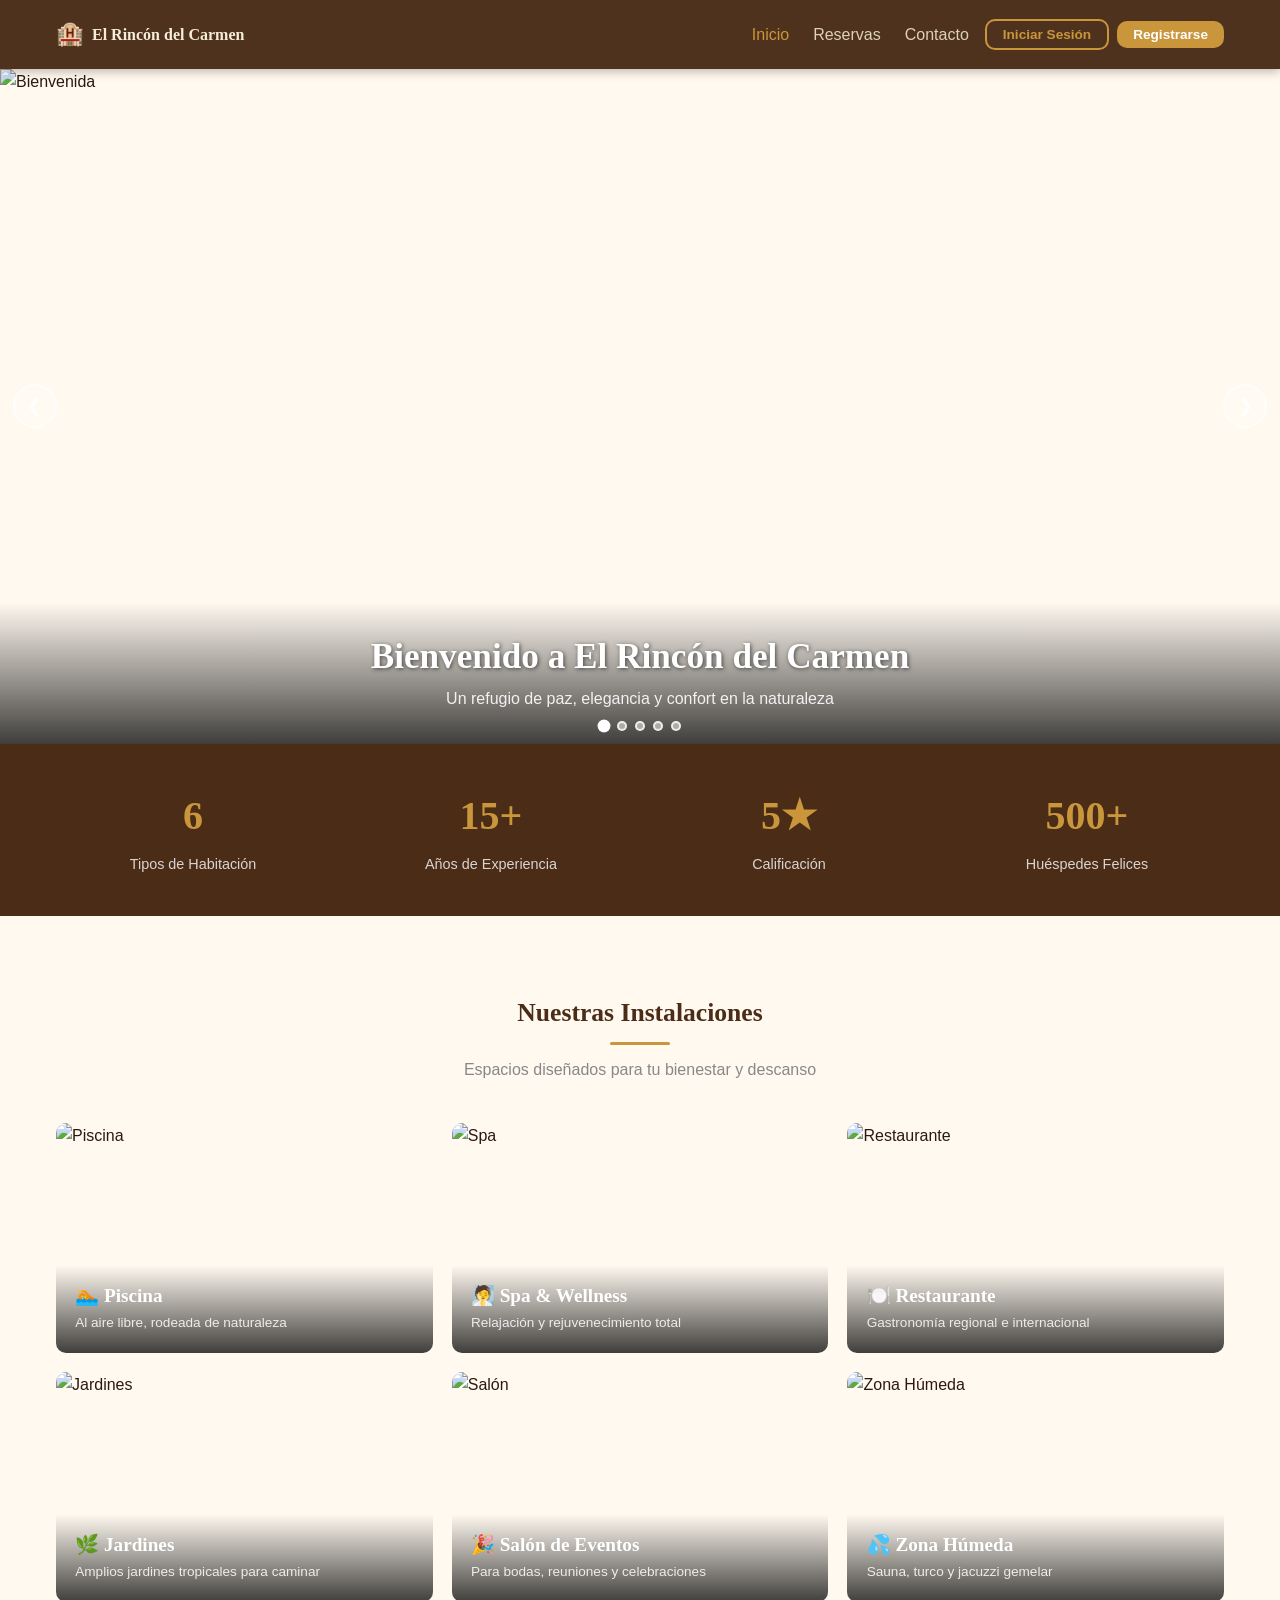
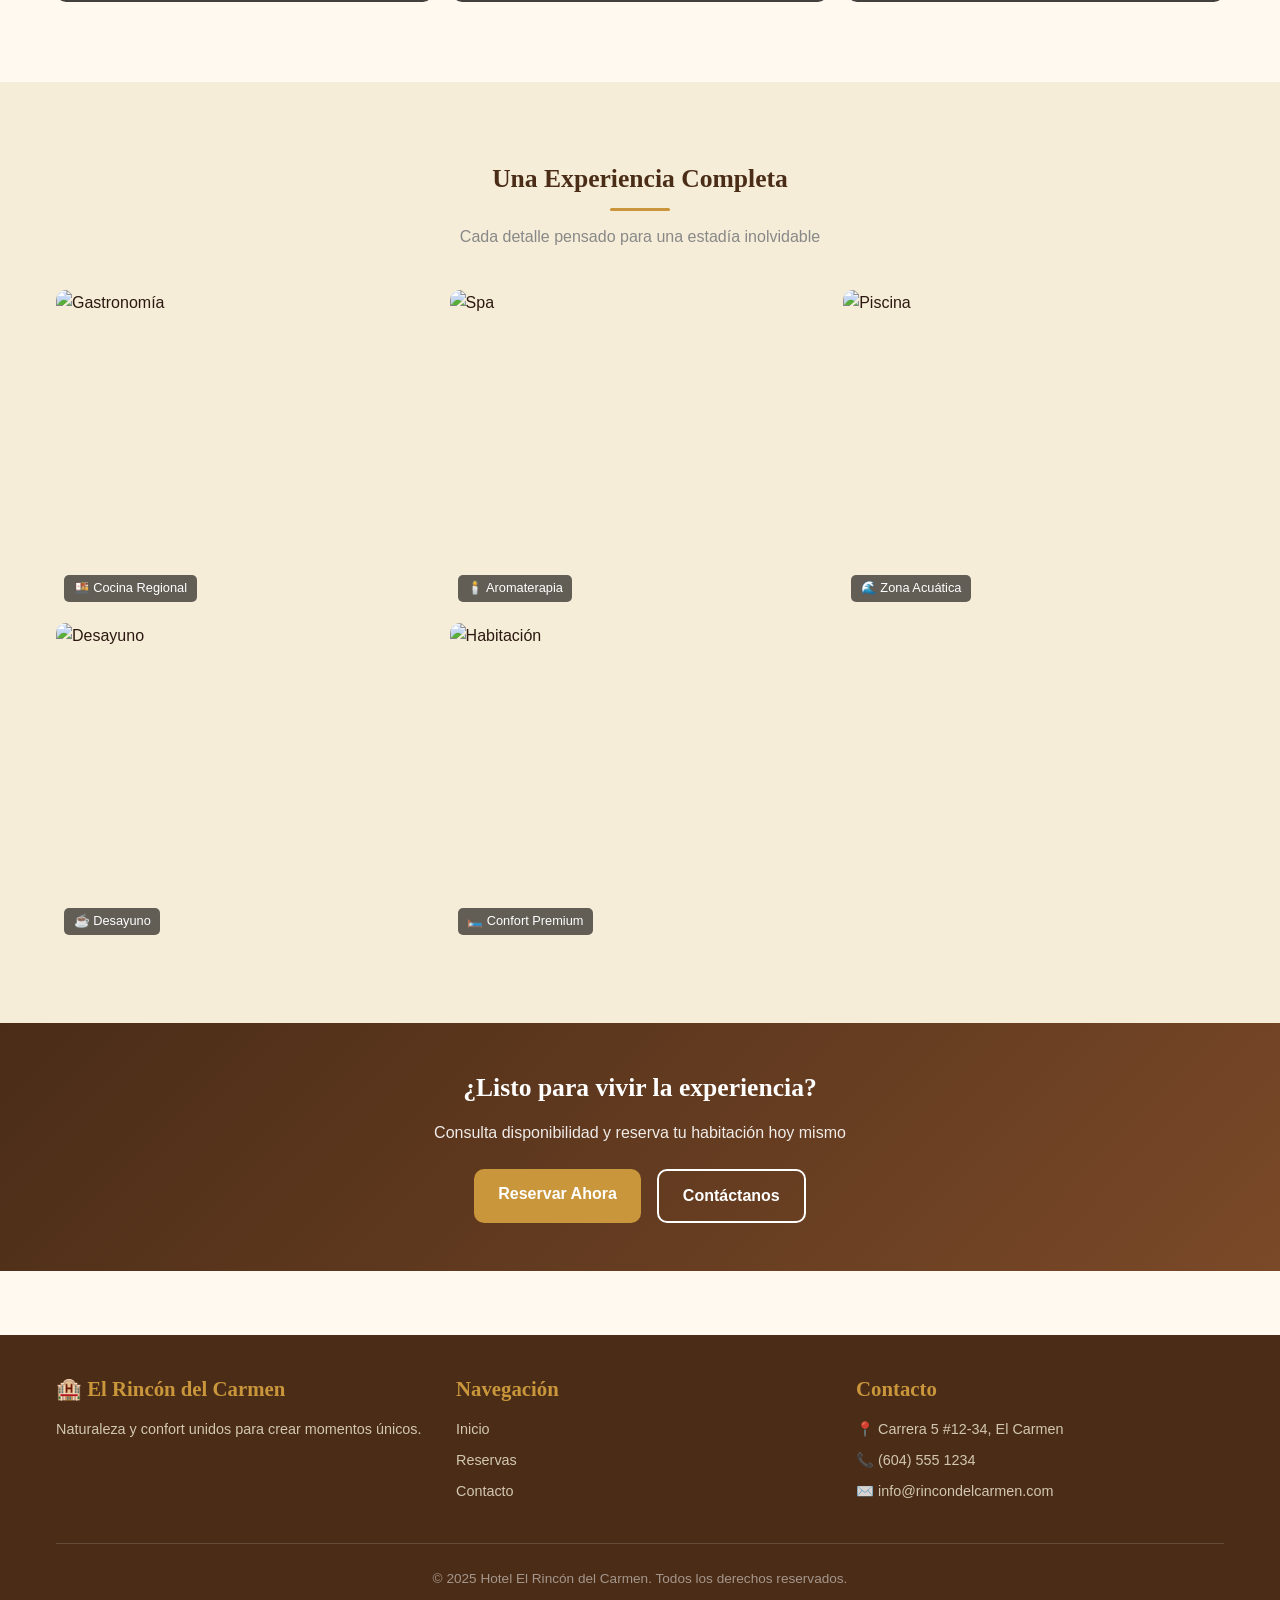
==== index.html @ afcb3c7d "feat: :art: proyecto hotel" ====
<!DOCTYPE html>
<html lang="es">
<head>
  <meta charset="UTF-8">
  <!-- Esta meta hace que el sitio se vea bien en móviles -->
  <meta name="viewport" content="width=device-width, initial-scale=1.0">
  <title>Hotel El Rincón del Carmen</title>
  <link rel="stylesheet" href="css/estilos.css">
</head>
<body>

  <!-- ===================================================
       BARRA DE NAVEGACIÓN
       Se repite en cada página del sitio.
       La zona-auth se llena con JavaScript según si hay sesión.
       =================================================== -->
  <nav class="navbar">
    <div class="contenedor navbar-interior">

      <a href="index.html" class="navbar-logo">
        <span>🏨</span>
        <span>El Rincón del Carmen</span>
      </a>

      <!-- Botón de tres líneas para móvil -->
      <button class="hamburguesa" id="hamburguesa" onclick="toggleMenu()">
        <span></span>
        <span></span>
        <span></span>
      </button>

      <div class="navbar-menu" id="navbar-menu">
        <a href="index.html"    class="navbar-link activo">Inicio</a>
        <a href="reservas.html" class="navbar-link">Reservas</a>
        <a href="contacto.html" class="navbar-link">Contacto</a>
        <!-- Esta zona se llena con JS: muestra login/registro o nombre del usuario -->
        <div class="zona-auth" id="zona-auth"></div>
      </div>

    </div>
  </nav>

  <!-- ===================================================
       CARRUSEL DE IMÁGENES
       Los slides están escritos directamente en el HTML.
       JavaScript solo controla cuál se muestra.
       =================================================== -->
  <section class="carrusel">

    <div class="slide activo">
      <img src="https://picsum.photos/seed/hotel-c1-rc/1400/700" alt="Bienvenida">
      <div class="slide-caption">
        <h2>Bienvenido a El Rincón del Carmen</h2>
        <p>Un refugio de paz, elegancia y confort en la naturaleza</p>
      </div>
    </div>

    <div class="slide">
      <img src="https://picsum.photos/seed/hotel-c2-rc/1400/700" alt="Piscina" loading="lazy">
      <div class="slide-caption">
        <h2>Piscina y Zona Húmeda</h2>
        <p>Disfruta de nuestras instalaciones acuáticas en un ambiente único</p>
      </div>
    </div>

    <div class="slide">
      <img src="https://picsum.photos/seed/hotel-c3-rc/1400/700" alt="Habitaciones" loading="lazy">
      <div class="slide-caption">
        <h2>Habitaciones de Lujo</h2>
        <p>Cada habitación pensada para tu máximo confort</p>
      </div>
    </div>

    <div class="slide">
      <img src="https://picsum.photos/seed/hotel-c4-rc/1400/700" alt="Spa" loading="lazy">
      <div class="slide-caption">
        <h2>Spa y Bienestar</h2>
        <p>Renueva cuerpo y mente con nuestros tratamientos exclusivos</p>
      </div>
    </div>

    <div class="slide">
      <img src="https://picsum.photos/seed/hotel-c5-rc/1400/700" alt="Restaurante" loading="lazy">
      <div class="slide-caption">
        <h2>Gastronomía Exquisita</h2>
        <p>Los mejores sabores de la cocina regional e internacional</p>
      </div>
    </div>

    <!-- Botones de navegación del carrusel -->
    <button class="carrusel-btn carrusel-anterior" onclick="anteriorSlide()">&#10094;</button>
    <button class="carrusel-btn carrusel-siguiente" onclick="siguienteSlide()">&#10095;</button>

    <!-- Puntos indicadores -->
    <div class="carrusel-puntos">
      <span class="punto-slide activo" onclick="irASlide(0)"></span>
      <span class="punto-slide"       onclick="irASlide(1)"></span>
      <span class="punto-slide"       onclick="irASlide(2)"></span>
      <span class="punto-slide"       onclick="irASlide(3)"></span>
      <span class="punto-slide"       onclick="irASlide(4)"></span>
    </div>

  </section>

  <!-- ===================================================
       ESTADÍSTICAS DEL HOTEL
       =================================================== -->
  <section class="estadisticas">
    <div class="contenedor">
      <div class="estadisticas-grid">
        <div>
          <div class="estadistica-numero">6</div>
          <div class="estadistica-label">Tipos de Habitación</div>
        </div>
        <div>
          <div class="estadistica-numero">15+</div>
          <div class="estadistica-label">Años de Experiencia</div>
        </div>
        <div>
          <div class="estadistica-numero">5★</div>
          <div class="estadistica-label">Calificación</div>
        </div>
        <div>
          <div class="estadistica-numero">500+</div>
          <div class="estadistica-label">Huéspedes Felices</div>
        </div>
      </div>
    </div>
  </section>

  <!-- ===================================================
       ÁREAS DEL HOTEL
       =================================================== -->
  <section class="seccion">
    <div class="contenedor">
      <div class="seccion-titulo">
        <h2>Nuestras Instalaciones</h2>
        <div class="divider"></div>
        <p>Espacios diseñados para tu bienestar y descanso</p>
      </div>

      <div class="areas-grid">

        <div class="area-card">
          <img src="https://picsum.photos/seed/area-piscina-rc/600/400" alt="Piscina" loading="lazy">
          <div class="area-card-info">
            <h3>🏊 Piscina</h3>
            <p>Al aire libre, rodeada de naturaleza</p>
          </div>
        </div>

        <div class="area-card">
          <img src="https://picsum.photos/seed/area-spa-rc/600/400" alt="Spa" loading="lazy">
          <div class="area-card-info">
            <h3>🧖 Spa & Wellness</h3>
            <p>Relajación y rejuvenecimiento total</p>
          </div>
        </div>

        <div class="area-card">
          <img src="https://picsum.photos/seed/area-rest-rc/600/400" alt="Restaurante" loading="lazy">
          <div class="area-card-info">
            <h3>🍽️ Restaurante</h3>
            <p>Gastronomía regional e internacional</p>
          </div>
        </div>

        <div class="area-card">
          <img src="https://picsum.photos/seed/area-jard-rc/600/400" alt="Jardines" loading="lazy">
          <div class="area-card-info">
            <h3>🌿 Jardines</h3>
            <p>Amplios jardines tropicales para caminar</p>
          </div>
        </div>

        <div class="area-card">
          <img src="https://picsum.photos/seed/area-even-rc/600/400" alt="Salón" loading="lazy">
          <div class="area-card-info">
            <h3>🎉 Salón de Eventos</h3>
            <p>Para bodas, reuniones y celebraciones</p>
          </div>
        </div>

        <div class="area-card">
          <img src="https://picsum.photos/seed/area-hume-rc/600/400" alt="Zona Húmeda" loading="lazy">
          <div class="area-card-info">
            <h3>💦 Zona Húmeda</h3>
            <p>Sauna, turco y jacuzzi gemelar</p>
          </div>
        </div>

      </div>
    </div>
  </section>

  <!-- ===================================================
       GALERÍA DE SERVICIOS
       =================================================== -->
  <section class="seccion" style="background-color: var(--crema)">
    <div class="contenedor">
      <div class="seccion-titulo">
        <h2>Una Experiencia Completa</h2>
        <div class="divider"></div>
        <p>Cada detalle pensado para una estadía inolvidable</p>
      </div>

      <div class="galeria-grid">
        <div class="galeria-item grande">
          <img src="https://picsum.photos/seed/gal-comida-rc/800/600" alt="Gastronomía" loading="lazy">
          <span class="galeria-label">🍱 Cocina Regional</span>
        </div>
        <div class="galeria-item">
          <img src="https://picsum.photos/seed/gal-spa-rc/600/400" alt="Spa" loading="lazy">
          <span class="galeria-label">🕯️ Aromaterapia</span>
        </div>
        <div class="galeria-item">
          <img src="https://picsum.photos/seed/gal-pool-rc/600/400" alt="Piscina" loading="lazy">
          <span class="galeria-label">🌊 Zona Acuática</span>
        </div>
        <div class="galeria-item">
          <img src="https://picsum.photos/seed/gal-desay-rc/600/400" alt="Desayuno" loading="lazy">
          <span class="galeria-label">☕ Desayuno</span>
        </div>
        <div class="galeria-item">
          <img src="https://picsum.photos/seed/gal-room-rc/600/400" alt="Habitación" loading="lazy">
          <span class="galeria-label">🛏️ Confort Premium</span>
        </div>
      </div>
    </div>
  </section>

  <!-- ===================================================
       LLAMADO A LA ACCIÓN (CTA)
       =================================================== -->
  <section class="cta">
    <div class="contenedor">
      <h2>¿Listo para vivir la experiencia?</h2>
      <p>Consulta disponibilidad y reserva tu habitación hoy mismo</p>
      <div class="hero-botones">
        <a href="reservas.html" class="btn btn-primario">Reservar Ahora</a>
        <a href="contacto.html" class="btn btn-secundario"
           style="border-color:white; color:white">Contáctanos</a>
      </div>
    </div>
  </section>

  <!-- ===================================================
       FOOTER
       =================================================== -->
  <footer class="footer">
    <div class="contenedor">
      <div class="footer-grid">
        <div class="footer-columna">
          <h3>🏨 El Rincón del Carmen</h3>
          <p>Naturaleza y confort unidos para crear momentos únicos.</p>
        </div>
        <div class="footer-columna">
          <h3>Navegación</h3>
          <a href="index.html">Inicio</a>
          <a href="reservas.html">Reservas</a>
          <a href="contacto.html">Contacto</a>
        </div>
        <div class="footer-columna">
          <h3>Contacto</h3>
          <p>📍 Carrera 5 #12-34, El Carmen</p>
          <p>📞 (604) 555 1234</p>
          <p>✉️ info@rincondelcarmen.com</p>
        </div>
      </div>
      <p class="footer-copy">© 2025 Hotel El Rincón del Carmen. Todos los derechos reservados.</p>
    </div>
  </footer>


  <!-- ===================================================
       MODAL: INICIAR SESIÓN
       Las ventanas emergentes están ocultas por defecto
       (display:none). JavaScript las muestra cuando el
       usuario hace clic en los botones del navbar.
       =================================================== -->
  <div class="modal-fondo" id="modal-login" style="display:none">
    <div class="modal">

      <div class="modal-cabecera">
        <h3>🔐 Iniciar Sesión</h3>
        <button class="btn-cerrar" onclick="cerrarLogin()">&times;</button>
      </div>

      <div class="modal-cuerpo">
        <!-- Aquí aparecen los mensajes de error o éxito -->
        <div id="msg-login"></div>

        <form id="form-login">
          <div class="form-grupo">
            <label for="login-email">Email</label>
            <input type="email" id="login-email" required placeholder="correo@ejemplo.com">
          </div>
          <div class="form-grupo">
            <label for="login-contrasena">Contraseña</label>
            <input type="password" id="login-contrasena" required placeholder="Tu contraseña">
          </div>
          <button type="submit" class="btn btn-primario" style="width:100%">Iniciar Sesión</button>
        </form>

        <p style="text-align:center; margin-top:1rem; color:var(--gris)">
          ¿No tienes cuenta?
          <a href="#" onclick="abrirRegistro()">Regístrate aquí</a>
        </p>

        <!-- Datos de prueba para que el profesor o evaluador pueda entrar fácilmente -->
        <div style="margin-top:1rem; padding:0.8rem; background:var(--crema);
                    border-radius:8px; font-size:0.85rem; color:var(--gris)">
          <strong>Cuentas de prueba:</strong><br>
          Admin: admin@hotel.com / admin123<br>
          Cliente: juan@test.com / test123
        </div>
      </div>

    </div>
  </div>


  <!-- ===================================================
       MODAL: REGISTRO DE NUEVO USUARIO
       =================================================== -->
  <div class="modal-fondo" id="modal-registro" style="display:none">
    <div class="modal">

      <div class="modal-cabecera">
        <h3>📝 Crear Cuenta</h3>
        <button class="btn-cerrar" onclick="cerrarRegistro()">&times;</button>
      </div>

      <div class="modal-cuerpo">
        <div id="msg-registro"></div>

        <form id="form-registro">
          <div class="form-grupo">
            <label for="reg-id">Número de Identificación</label>
            <input type="text" id="reg-id" required placeholder="CC, CE, Pasaporte...">
          </div>
          <div class="form-grupo">
            <label for="reg-nombre">Nombre Completo</label>
            <input type="text" id="reg-nombre" required placeholder="Tu nombre completo">
          </div>
          <div class="form-grupo">
            <label for="reg-nacionalidad">Nacionalidad</label>
            <input type="text" id="reg-nacionalidad" required placeholder="Ej: Colombiana">
          </div>
          <div class="form-grupo">
            <label for="reg-email">Email</label>
            <input type="email" id="reg-email" required placeholder="correo@ejemplo.com">
          </div>
          <div class="form-grupo">
            <label for="reg-telefono">Teléfono</label>
            <input type="tel" id="reg-telefono" required placeholder="Ej: 3001234567">
          </div>
          <div class="form-grupo">
            <label for="reg-contrasena">Contraseña (mínimo 6 caracteres)</label>
            <input type="password" id="reg-contrasena" required minlength="6" placeholder="Tu contraseña">
          </div>
          <button type="submit" class="btn btn-primario" style="width:100%">Crear Cuenta</button>
        </form>

        <p style="text-align:center; margin-top:1rem; color:var(--gris)">
          ¿Ya tienes cuenta?
          <a href="#" onclick="abrirLogin()">Inicia sesión aquí</a>
        </p>
      </div>

    </div>
  </div>


  <!-- ===================================================
       SCRIPTS
       El orden importa: primero los datos, luego la auth,
       luego la lógica de la página.
       =================================================== -->
  <script src="js/datos.js"></script>
  <script src="js/auth.js"></script>
  <script src="js/inicio.js"></script>

  <script>
    // Función para abrir/cerrar el menú en móvil
    function toggleMenu() {
      var hamburguesa = document.getElementById('hamburguesa');
      var menu        = document.getElementById('navbar-menu');
      hamburguesa.classList.toggle('activo');
      menu.classList.toggle('activo');
    }

    // Al cargar la página: inicializar datos y actualizar el navbar
    document.addEventListener('DOMContentLoaded', function() {
      inicializarAuth();
    });
  </script>

</body>
</html>
---- css/estilos.css ----
/* ================================================
   ESTILOS.CSS — Hotel El Rincón del Carmen
   Diseño Mobile First: primero se diseña para móvil,
   luego se agranda para pantallas más grandes con
   @media queries al final del archivo.
   ================================================ */


/* ===== VARIABLES DE COLOR =====
   Las variables CSS se declaran en :root y se pueden
   reusar en todo el archivo con var(--nombre) */
:root {
  --primario:       #4A2C17;   /* Café oscuro - color principal */
  --primario-claro: #7A4928;   /* Café medio */
  --dorado:         #C9963B;   /* Dorado - color de acento */
  --crema:          #F5EDD8;   /* Crema claro - fondos suaves */
  --fondo:          #FFF9F0;   /* Blanco cálido - fondo de la página */
  --texto:          #2C1810;   /* Color del texto principal */
  --gris:           #888888;   /* Texto secundario / subtítulos */
  --blanco:         #FFFFFF;
  --exito:          #27ae60;   /* Verde para mensajes de éxito */
  --peligro:        #e74c3c;   /* Rojo para cancelar / errores */
  --borde-radio:    10px;      /* Redondez de las esquinas */
  --sombra:         0 2px 15px rgba(0, 0, 0, 0.10); /* Sombra suave */
  --sombra-fuerte:  0 5px 25px rgba(0, 0, 0, 0.20); /* Sombra más marcada */
  --transicion:     all 0.3s ease; /* Velocidad de las animaciones */
}


/* ===== RESET BÁSICO =====
   Estos estilos eliminan los márgenes y paddings que los
   navegadores agregan por defecto a los elementos. */
* {
  margin: 0;
  padding: 0;
  box-sizing: border-box; /* El padding no agranda el elemento */
}

html {
  scroll-behavior: smooth; /* Desplazamiento suave al hacer clic en anclas */
}

body {
  font-family: 'Segoe UI', Tahoma, Geneva, Verdana, sans-serif;
  background-color: var(--fondo);
  color: var(--texto);
  line-height: 1.6; /* Espacio entre líneas de texto */
  font-size: 16px;
}

img {
  max-width: 100%; /* Las imágenes nunca se salen de su contenedor */
  display: block;
}


/* ===== TIPOGRAFÍA ===== */
h1, h2, h3, h4 {
  font-family: Georgia, 'Times New Roman', serif; /* Fuente más elegante */
  line-height: 1.3;
}

h1 { font-size: 2rem; }
h2 { font-size: 1.6rem; }
h3 { font-size: 1.3rem; }

a {
  color: var(--dorado);
  text-decoration: none;
  transition: var(--transicion);
}

a:hover { color: var(--primario); }


/* ===== CONTENEDOR CENTRADO =====
   Limita el ancho del contenido y lo centra. */
.contenedor {
  max-width: 1200px;
  margin: 0 auto;   /* auto en los lados centra el elemento */
  padding: 0 1rem;  /* Espacio a los lados para móvil */
}


/* ===== BOTONES ===== */
.btn {
  display: inline-block;
  padding: 0.75rem 1.5rem;
  border: none;
  border-radius: var(--borde-radio);
  cursor: pointer;       /* El cursor cambia a mano al pasar por encima */
  font-size: 1rem;
  font-weight: 600;
  transition: var(--transicion);
  text-align: center;
  text-decoration: none;
  font-family: inherit;  /* Heredar la fuente del body */
}

.btn-primario {
  background-color: var(--dorado);
  color: var(--blanco);
}

.btn-primario:hover {
  background-color: var(--primario);
  color: var(--blanco);
  transform: translateY(-2px); /* Sube un poco al pasar el mouse */
  box-shadow: var(--sombra-fuerte);
}

.btn-secundario {
  background-color: transparent;
  color: var(--dorado);
  border: 2px solid var(--dorado);
}

.btn-secundario:hover {
  background-color: var(--dorado);
  color: var(--blanco);
}

.btn-peligro {
  background-color: var(--peligro);
  color: var(--blanco);
}

.btn-peligro:hover {
  background-color: #c0392b;
  transform: translateY(-2px);
}

.btn-sm {
  padding: 0.4rem 1rem; /* Botón más pequeño */
  font-size: 0.85rem;
}

/* Botón desactivado: no se puede hacer clic */
.btn:disabled {
  opacity: 0.6;
  cursor: not-allowed;
  transform: none !important; /* !important evita que otras reglas lo cambien */
}


/* ===== SECCIONES ===== */
.seccion {
  padding: 3rem 0;
}

.seccion-titulo {
  text-align: center;
  margin-bottom: 2.5rem;
}

.seccion-titulo h2 { color: var(--primario); }
.seccion-titulo p  { color: var(--gris); }

/* Línea decorativa debajo del título */
.divider {
  width: 60px;
  height: 3px;
  background-color: var(--dorado);
  margin: 0.8rem auto;
  border-radius: 2px;
}


/* ===== FORMULARIOS ===== */
.form-grupo {
  margin-bottom: 1.2rem;
}

.form-grupo label {
  display: block;       /* El label ocupa toda la línea */
  margin-bottom: 0.4rem;
  font-weight: 600;
  color: var(--primario);
  font-size: 0.9rem;
}

/* Estilos para inputs, selects y textareas */
.form-grupo input,
.form-grupo select,
.form-grupo textarea {
  width: 100%;
  padding: 0.8rem 1rem;
  border: 1.5px solid #ddd;
  border-radius: var(--borde-radio);
  font-size: 1rem;
  background-color: var(--blanco);
  color: var(--texto);
  transition: var(--transicion);
  font-family: inherit;
}

/* Cuando el campo está seleccionado (focus) */
.form-grupo input:focus,
.form-grupo select:focus,
.form-grupo textarea:focus {
  outline: none; /* Quitar el borde azul del navegador */
  border-color: var(--dorado);
  box-shadow: 0 0 0 3px rgba(201, 150, 59, 0.2);
}

.form-grupo textarea {
  min-height: 110px;
  resize: vertical; /* Solo se puede redimensionar verticalmente */
}


/* ===== MENSAJES DE ALERTA ===== */
.alerta {
  padding: 0.9rem 1rem;
  border-radius: var(--borde-radio);
  margin-bottom: 1rem;
  font-weight: 500;
}

.alerta-exito {
  background-color: #d4edda;
  color: #155724;
  border: 1px solid #c3e6cb;
}

.alerta-error {
  background-color: #f8d7da;
  color: #721c24;
  border: 1px solid #f5c6cb;
}

.alerta-info {
  background-color: #d1ecf1;
  color: #0c5460;
  border: 1px solid #bee5eb;
}


/* ===== MODALES (ventanas emergentes) =====
   El fondo oscuro que cubre toda la pantalla. */
.modal-fondo {
  display: none;           /* Oculto por defecto */
  position: fixed;         /* fixed = siempre visible aunque hagas scroll */
  top: 0; left: 0;
  width: 100%; height: 100%;
  background-color: rgba(0, 0, 0, 0.65); /* Negro semitransparente */
  z-index: 1000;           /* Encima de todo lo demás */
  justify-content: center;
  align-items: flex-start;
  padding: 1rem;
  overflow-y: auto;        /* Scroll si el modal es muy largo */
}

/* Cuando el JS agrega display:flex para mostrar el modal */
.modal-fondo[style*="flex"] {
  display: flex !important;
}

/* La caja blanca del modal */
.modal {
  background-color: var(--blanco);
  border-radius: var(--borde-radio);
  max-width: 550px;
  width: 100%;
  margin: auto;            /* Centrar verticalmente */
  box-shadow: var(--sombra-fuerte);
  /* Animación de entrada */
  animation: aparecer 0.3s ease;
}

/* Animación: el modal aparece escalando desde más pequeño */
@keyframes aparecer {
  from { opacity: 0; transform: scale(0.9) translateY(-20px); }
  to   { opacity: 1; transform: scale(1)   translateY(0); }
}

.modal-cabecera {
  padding: 1.2rem 1.5rem;
  background-color: var(--primario);
  color: var(--blanco);
  border-radius: var(--borde-radio) var(--borde-radio) 0 0; /* Solo esquinas superiores */
  display: flex;
  justify-content: space-between;
  align-items: center;
}

.modal-cabecera h3 { color: var(--blanco); font-size: 1.1rem; }

.btn-cerrar {
  background: none;
  border: none;
  color: var(--blanco);
  font-size: 1.5rem;
  cursor: pointer;
  padding: 0 0.4rem;
  line-height: 1;
  border-radius: 4px;
  transition: var(--transicion);
}
.btn-cerrar:hover { background-color: rgba(255,255,255,0.2); }

.modal-cuerpo { padding: 1.5rem; }

.modal-pie {
  padding: 1rem 1.5rem;
  border-top: 1px solid #eee;
  display: flex;
  gap: 1rem;
  justify-content: flex-end;
  flex-wrap: wrap;
}


/* ===== CARDS (tarjetas) ===== */
.card {
  background-color: var(--blanco);
  border-radius: var(--borde-radio);
  box-shadow: var(--sombra);
  overflow: hidden;          /* El contenido no se sale de los bordes */
  transition: var(--transicion);
}

.card:hover {
  transform: translateY(-4px);
  box-shadow: var(--sombra-fuerte);
}


/* ===== ETIQUETAS DE SERVICIOS ===== */
.servicio-tag {
  display: inline-block;
  background-color: var(--crema);
  color: var(--primario);
  padding: 0.2rem 0.7rem;
  border-radius: 20px;       /* Muy redondeado = forma de pastilla */
  font-size: 0.8rem;
  margin: 0.2rem;
  border: 1px solid rgba(201, 150, 59, 0.4);
}


/* ===== BADGES (pequeñas etiquetas de estado) ===== */
.badge {
  display: inline-block;
  padding: 0.2rem 0.7rem;
  border-radius: 20px;
  font-size: 0.8rem;
  font-weight: 600;
}

.badge-activo    { background-color: #d4edda; color: #155724; }
.badge-cancelado { background-color: #f8d7da; color: #721c24; }


/* ===== GRIDS DE HABITACIONES ===== */
.grid-habitaciones {
  display: grid;
  /* En móvil: una columna */
  grid-template-columns: 1fr;
  gap: 1.5rem;
}


/* ===== MENSAJE CUANDO NO HAY RESULTADOS ===== */
.sin-resultados {
  text-align: center;
  padding: 3rem 1rem;
  color: var(--gris);
}

.sin-resultados .icono { font-size: 3rem; margin-bottom: 1rem; }


/* ===== BARRA DE NAVEGACIÓN ===== */
.navbar {
  background-color: rgba(74, 44, 23, 0.97);
  box-shadow: 0 2px 10px rgba(0, 0, 0, 0.3);
  position: sticky; /* Se queda fija arriba al hacer scroll */
  top: 0;
  z-index: 500;     /* Encima del contenido pero debajo de los modales */
}

.navbar-interior {
  display: flex;
  align-items: center;
  justify-content: space-between;
  padding: 0.85rem 1rem;
  flex-wrap: wrap;
  gap: 0.5rem;
}

.navbar-logo {
  display: flex;
  align-items: center;
  gap: 0.5rem;
  color: var(--crema);
  text-decoration: none;
  font-family: Georgia, serif;
  font-size: 1rem;
  font-weight: bold;
}

.navbar-logo:hover      { color: var(--dorado); }
.navbar-logo span:first-child { font-size: 1.4rem; }

/* Botón de menú para móvil (tres líneas horizontales) */
.hamburguesa {
  display: flex;
  flex-direction: column;
  gap: 5px;
  background: none;
  border: none;
  cursor: pointer;
  padding: 4px;
}

.hamburguesa span {
  display: block;
  width: 25px;
  height: 2px;
  background-color: var(--crema);
  border-radius: 2px;
  transition: var(--transicion);
}

/* Animación de X cuando el menú está abierto */
.hamburguesa.activo span:nth-child(1) { transform: rotate(45deg) translate(5px, 5px); }
.hamburguesa.activo span:nth-child(2) { opacity: 0; }
.hamburguesa.activo span:nth-child(3) { transform: rotate(-45deg) translate(5px, -5px); }

/* El menú se oculta en móvil por defecto */
.navbar-menu {
  display: none;
  flex-direction: column;
  width: 100%;
  padding: 0.5rem 0;
  gap: 0.3rem;
}

.navbar-menu.activo { display: flex; } /* Se muestra al hacer clic en hamburguesa */

.navbar-link {
  color: rgba(245, 237, 216, 0.85);
  text-decoration: none;
  padding: 0.5rem;
  border-radius: 6px;
  transition: var(--transicion);
}

.navbar-link:hover,
.navbar-link.activo {
  color: var(--dorado);
}

.zona-auth {
  display: flex;
  flex-wrap: wrap;
  gap: 0.5rem;
  align-items: center;
  padding-top: 0.5rem;
}

.navbar-saludo {
  color: var(--crema);
  font-size: 0.9rem;
}


/* ===== CARRUSEL ===== */
.carrusel {
  position: relative;   /* Para posicionar los botones dentro */
  width: 100%;
  overflow: hidden;     /* Ocultar lo que se salga */
}

/* Cada slide */
.slide {
  display: none;        /* Ocultos por defecto */
  position: relative;
  animation: aparecer 0.5s ease; /* Aparece con fade cuando se activa */
}

.slide.activo {
  display: block;       /* Solo el activo se ve */
}

.slide img {
  width: 100%;
  height: 65vh;         /* 65% de la altura de la pantalla */
  min-height: 300px;
  object-fit: cover;    /* La imagen llena el espacio sin distorsionarse */
}

/* Texto sobre el slide */
.slide-caption {
  position: absolute;
  bottom: 0; left: 0; right: 0;
  background: linear-gradient(to top, rgba(0,0,0,0.75), transparent);
  color: var(--blanco);
  padding: 2rem 1.5rem;
  text-align: center;
}

.slide-caption h2 {
  font-size: 1.5rem;
  color: var(--blanco);
  text-shadow: 1px 1px 4px rgba(0,0,0,0.6);
  margin-bottom: 0.4rem;
}

.slide-caption p {
  opacity: 0.9;
  font-size: 1rem;
}

/* Botones de anterior y siguiente */
.carrusel-btn {
  position: absolute;
  top: 50%;
  transform: translateY(-50%);
  background: rgba(255,255,255,0.15);
  border: 2px solid rgba(255,255,255,0.7);
  color: var(--blanco);
  width: 44px;
  height: 44px;
  border-radius: 50%;   /* Círculo */
  cursor: pointer;
  font-size: 1.1rem;
  z-index: 10;
  transition: var(--transicion);
}

.carrusel-btn:hover { background: rgba(255,255,255,0.35); }

.carrusel-anterior { left: 0.8rem; }
.carrusel-siguiente { right: 0.8rem; }

/* Puntos indicadores abajo del carrusel */
.carrusel-puntos {
  position: absolute;
  bottom: 0.8rem;
  left: 50%;
  transform: translateX(-50%); /* Centrar horizontalmente */
  display: flex;
  gap: 0.5rem;
  z-index: 10;
}

.punto-slide {
  width: 10px; height: 10px;
  border-radius: 50%;
  background: rgba(255,255,255,0.5);
  border: 2px solid rgba(255,255,255,0.8);
  cursor: pointer;
  transition: var(--transicion);
}

.punto-slide.activo {
  background: var(--blanco);
  transform: scale(1.3);
}


/* ===== TARJETAS DE HABITACIONES ===== */
.habitacion-card {
  display: flex;
  flex-direction: column; /* Imagen arriba, texto abajo */
}

.habitacion-imagen-contenedor {
  height: 220px;
  overflow: hidden;
}

.habitacion-imagen-contenedor img {
  width: 100%; height: 100%;
  object-fit: cover;
  transition: transform 0.4s ease;
}

/* La imagen se amplía levemente al pasar el mouse */
.habitacion-card:hover .habitacion-imagen-contenedor img {
  transform: scale(1.05);
}

.habitacion-info {
  padding: 1.2rem;
  display: flex;
  flex-direction: column;
  flex: 1; /* Ocupa el espacio restante de la tarjeta */
}

.habitacion-info h3    { color: var(--primario); margin-bottom: 0.5rem; }
.habitacion-descripcion { color: var(--gris); font-size: 0.9rem; margin-bottom: 0.8rem; flex: 1; }

.habitacion-detalles {
  display: flex;
  gap: 1rem;
  margin-bottom: 0.8rem;
  font-size: 0.9rem;
  color: var(--primario-claro);
  font-weight: 600;
}

.habitacion-servicios { margin-bottom: 1rem; }

.habitacion-precio {
  display: flex;
  align-items: baseline;
  gap: 0.3rem;
  margin-bottom: 0.5rem;
}

.precio-valor {
  font-size: 1.4rem;
  font-weight: bold;
  color: var(--dorado);
  font-family: Georgia, serif;
}

.precio-texto { font-size: 0.85rem; color: var(--gris); }


/* ===== ÁREAS DEL HOTEL ===== */
.areas-grid {
  display: grid;
  grid-template-columns: 1fr;
  gap: 1.2rem;
}

.area-card {
  position: relative;
  border-radius: var(--borde-radio);
  overflow: hidden;
  height: 230px;
}

.area-card img {
  width: 100%; height: 100%;
  object-fit: cover;
  transition: transform 0.5s ease;
}

.area-card:hover img { transform: scale(1.06); }

.area-card-info {
  position: absolute;
  bottom: 0; left: 0; width: 100%;
  padding: 1.2rem;
  /* Degradado de negro transparente a negro sólido, de arriba a abajo */
  background: linear-gradient(to top, rgba(0,0,0,0.75), transparent);
  color: var(--blanco);
}

.area-card-info h3 { font-size: 1.2rem; color: var(--blanco); margin-bottom: 0.2rem; }
.area-card-info p  { font-size: 0.85rem; opacity: 0.85; }


/* ===== GALERÍA DE SERVICIOS ===== */
.galeria-grid {
  display: grid;
  grid-template-columns: repeat(2, 1fr); /* 2 columnas */
  gap: 0.8rem;
}

.galeria-item {
  border-radius: var(--borde-radio);
  overflow: hidden;
  position: relative;
  height: 150px;
}

.galeria-item.grande {
  grid-column: span 2; /* Ocupa las 2 columnas */
  height: 220px;
}

.galeria-item img {
  width: 100%; height: 100%;
  object-fit: cover;
  transition: transform 0.4s ease;
}

.galeria-item:hover img { transform: scale(1.06); }

.galeria-label {
  position: absolute;
  bottom: 0.5rem; left: 0.5rem;
  background: rgba(0,0,0,0.6);
  color: var(--blanco);
  padding: 0.2rem 0.6rem;
  border-radius: 5px;
  font-size: 0.8rem;
}


/* ===== ESTADÍSTICAS ===== */
.estadisticas {
  background-color: var(--primario);
  color: var(--blanco);
  padding: 2.5rem 0;
}

.estadisticas-grid {
  display: grid;
  grid-template-columns: repeat(2, 1fr);
  gap: 1.5rem;
  text-align: center;
}

.estadistica-numero {
  font-size: 2.5rem;
  font-weight: bold;
  color: var(--dorado);
  font-family: Georgia, serif;
}

.estadistica-label { font-size: 0.9rem; opacity: 0.8; margin-top: 0.3rem; }


/* ===== SECCIÓN CTA (Llamado a la Acción) ===== */
.cta {
  background: linear-gradient(135deg, var(--primario), var(--primario-claro));
  color: var(--blanco);
  text-align: center;
  padding: 3rem 1rem;
}

.cta h2 { color: var(--blanco); margin-bottom: 1rem; }
.cta p  { opacity: 0.9; margin-bottom: 1.5rem; max-width: 500px; margin-left: auto; margin-right: auto; }

.hero-botones {
  display: flex;
  gap: 1rem;
  justify-content: center;
  flex-wrap: wrap;
}


/* ===== FOOTER ===== */
.footer {
  background-color: var(--primario);
  color: var(--crema);
  padding: 2.5rem 0 1rem;
  margin-top: 4rem;
}

.footer-grid {
  display: grid;
  grid-template-columns: 1fr;
  gap: 2rem;
  margin-bottom: 2rem;
}

.footer-columna h3 { color: var(--dorado); margin-bottom: 1rem; }

.footer-columna p,
.footer-columna a {
  color: rgba(245, 237, 216, 0.8);
  font-size: 0.9rem;
  margin-bottom: 0.5rem;
  display: block;
  text-decoration: none;
}

.footer-columna a:hover { color: var(--dorado); }

.footer-copy {
  text-align: center;
  padding-top: 1.5rem;
  border-top: 1px solid rgba(255,255,255,0.15);
  font-size: 0.85rem;
  color: rgba(255,255,255,0.5);
}


/* ===== PÁGINA DE RESERVAS ===== */
.reservas-header {
  background: linear-gradient(135deg, var(--primario), var(--primario-claro));
  color: var(--blanco);
  text-align: center;
  padding: 2.5rem 1rem;
}

.reservas-header h1 { color: var(--blanco); margin-bottom: 0.5rem; }
.reservas-header p  { opacity: 0.85; }

.busqueda-panel {
  background-color: var(--blanco);
  border-radius: var(--borde-radio);
  box-shadow: var(--sombra);
  padding: 1.5rem;
  margin: -1.5rem 0 2rem; /* Margen negativo para solapar con el header */
  position: relative;
  z-index: 10;
}

.busqueda-grid {
  display: grid;
  grid-template-columns: 1fr;
  gap: 1rem;
}

.resultados-info { color: var(--gris); margin-bottom: 1rem; font-size: 0.95rem; }

/* Mis Reservas */
.mis-reservas-seccion {
  background-color: var(--crema);
  border-radius: var(--borde-radio);
  padding: 1.5rem;
  margin-bottom: 2rem;
}

.mis-reservas-seccion h3 { color: var(--primario); margin-bottom: 1rem; }

.reserva-item {
  background-color: var(--blanco);
  border-radius: var(--borde-radio);
  padding: 1rem 1.2rem;
  margin-bottom: 0.8rem;
  box-shadow: var(--sombra);
  display: flex;
  justify-content: space-between;
  align-items: center;
  flex-wrap: wrap;
  gap: 1rem;
  border-left: 4px solid #ccc; /* Borde de color a la izquierda */
}

.reserva-item.activa    { border-left-color: var(--exito); }
.reserva-item.cancelada { border-left-color: var(--peligro); opacity: 0.7; }

.reserva-info h4 { color: var(--primario); margin-bottom: 0.2rem; }
.reserva-info p  { font-size: 0.85rem; color: var(--gris); margin-bottom: 0.1rem; }

/* Grid de detalles dentro del modal de habitación */
.detalle-grid {
  display: grid;
  grid-template-columns: 1fr 1fr;
  gap: 0.8rem;
  margin: 1rem 0;
}

.detalle-item {
  font-size: 0.9rem;
  padding: 0.5rem;
  background-color: var(--crema);
  border-radius: 6px;
}

/* Resumen del precio */
.precio-resumen {
  background: var(--crema);
  padding: 1rem 1.2rem;
  border-radius: var(--borde-radio);
  margin-top: 1rem;
}

.precio-linea {
  display: flex;
  justify-content: space-between;
  margin-bottom: 0.3rem;
  font-size: 0.95rem;
}

.precio-total {
  display: flex;
  justify-content: space-between;
  font-size: 1.2rem;
  font-weight: bold;
  color: var(--primario);
  border-top: 1px solid var(--dorado);
  padding-top: 0.5rem;
  margin-top: 0.5rem;
}


/* ===== PÁGINA DE CONTACTO ===== */
.contacto-header {
  background: linear-gradient(135deg, var(--primario), var(--primario-claro));
  color: var(--blanco);
  text-align: center;
  padding: 2.5rem 1rem;
}

.contacto-header h1 { color: var(--blanco); }

.contacto-grid {
  display: grid;
  grid-template-columns: 1fr;
  gap: 2rem;
}

.contacto-info-item {
  display: flex;
  align-items: flex-start;
  gap: 1rem;
  margin-bottom: 1.5rem;
}

.contacto-icono { font-size: 1.5rem; min-width: 40px; }

.contacto-info-item h4 { color: var(--primario); margin-bottom: 0.2rem; }

.mapa-contenedor {
  border-radius: var(--borde-radio);
  overflow: hidden;
  box-shadow: var(--sombra);
  height: 300px;
  background: linear-gradient(135deg, var(--crema), #e8d5b7);
  display: flex;
  flex-direction: column;
  align-items: center;
  justify-content: center;
  text-align: center;
  gap: 0.5rem;
}

.contacto-card {
  background-color: var(--blanco);
  border-radius: var(--borde-radio);
  padding: 1.5rem;
  box-shadow: var(--sombra);
}


/* ===== PANEL DE ADMINISTRACIÓN ===== */
.admin-header {
  background-color: var(--primario);
  padding: 1rem 0;
  color: var(--blanco);
}

.admin-header-interior {
  display: flex;
  justify-content: space-between;
  align-items: center;
  flex-wrap: wrap;
  gap: 1rem;
}

.admin-logo {
  color: var(--crema);
  font-family: Georgia, serif;
  font-size: 1rem;
  display: flex;
  align-items: center;
  gap: 0.5rem;
}

/* Tabs del panel admin */
.admin-tabs {
  display: flex;
  gap: 0.5rem;
  flex-wrap: wrap;
  margin-bottom: 1.5rem;
}

.admin-tab {
  padding: 0.6rem 1.2rem;
  background: transparent;
  border: 2px solid var(--primario);
  color: var(--primario);
  border-radius: var(--borde-radio);
  cursor: pointer;
  font-size: 0.9rem;
  font-weight: 600;
  transition: var(--transicion);
  font-family: inherit;
}

.admin-tab:hover,
.admin-tab.activo {
  background-color: var(--primario);
  color: var(--blanco);
}

/* Los paneles del admin se ocultan y se muestran con JS */
.admin-panel { display: none; }
.admin-panel.activo { display: block; }

.admin-accion-bar {
  display: flex;
  justify-content: space-between;
  align-items: center;
  margin-bottom: 1.2rem;
  flex-wrap: wrap;
  gap: 1rem;
}

/* Tabla responsiva: scroll horizontal en pantallas pequeñas */
.tabla-responsiva {
  overflow-x: auto;
  border-radius: var(--borde-radio);
  box-shadow: var(--sombra);
}

table {
  width: 100%;
  border-collapse: collapse; /* Eliminar espacio entre celdas */
  background-color: var(--blanco);
  min-width: 550px; /* Ancho mínimo para que no se comprima */
}

thead { background-color: var(--primario); color: var(--blanco); }

th, td {
  padding: 0.8rem 1rem;
  text-align: left;
  border-bottom: 1px solid #eee;
  font-size: 0.9rem;
}

th { font-weight: 600; }

tr:last-child td { border-bottom: none; }
tr:hover td      { background-color: var(--crema); }


/* ================================================
   MEDIA QUERIES — Responsive Design
   Estilos que se aplican solo cuando la pantalla
   tiene cierto ancho mínimo.
   ================================================ */

/* ===== TABLET (600px o más) ===== */
@media (min-width: 600px) {
  h1 { font-size: 2.5rem; }

  /* De 1 columna a 2 columnas */
  .grid-habitaciones  { grid-template-columns: repeat(2, 1fr); }
  .footer-grid        { grid-template-columns: repeat(2, 1fr); }
  .busqueda-grid      { grid-template-columns: repeat(2, 1fr); }
  .areas-grid         { grid-template-columns: repeat(2, 1fr); }
  .estadisticas-grid  { grid-template-columns: repeat(4, 1fr); }

  .galeria-item       { height: 200px; }
  .galeria-item.grande { height: 280px; }

  .slide img { height: 75vh; }
  .slide-caption h2 { font-size: 2.2rem; }
}

/* ===== ESCRITORIO (1024px o más) ===== */
@media (min-width: 1024px) {
  h1 { font-size: 3rem; }
  .seccion { padding: 5rem 0; }

  /* De 2 columnas a 3 columnas */
  .grid-habitaciones { grid-template-columns: repeat(3, 1fr); }
  .footer-grid       { grid-template-columns: repeat(3, 1fr); }
  .areas-grid        { grid-template-columns: repeat(3, 1fr); }

  /* Formulario de búsqueda en 4 columnas */
  .busqueda-grid { grid-template-columns: repeat(4, 1fr); align-items: end; }

  .contacto-grid { grid-template-columns: 1fr 1fr; }
  .mapa-contenedor { height: 400px; }

  /* Galería en 3 columnas: todas iguales */
  .galeria-grid { grid-template-columns: repeat(3, 1fr); }
  .galeria-item.grande { grid-column: span 1; height: 320px; }
  .galeria-item        { height: 320px; }

  /* En escritorio: mostrar el menú en horizontal */
  .hamburguesa { display: none; }

  .navbar-menu {
    display: flex !important; /* Siempre visible en escritorio */
    flex-direction: row;
    width: auto;
    padding: 0;
    align-items: center;
    gap: 0.5rem;
  }

  .zona-auth { padding-top: 0; margin-left: auto; }
}
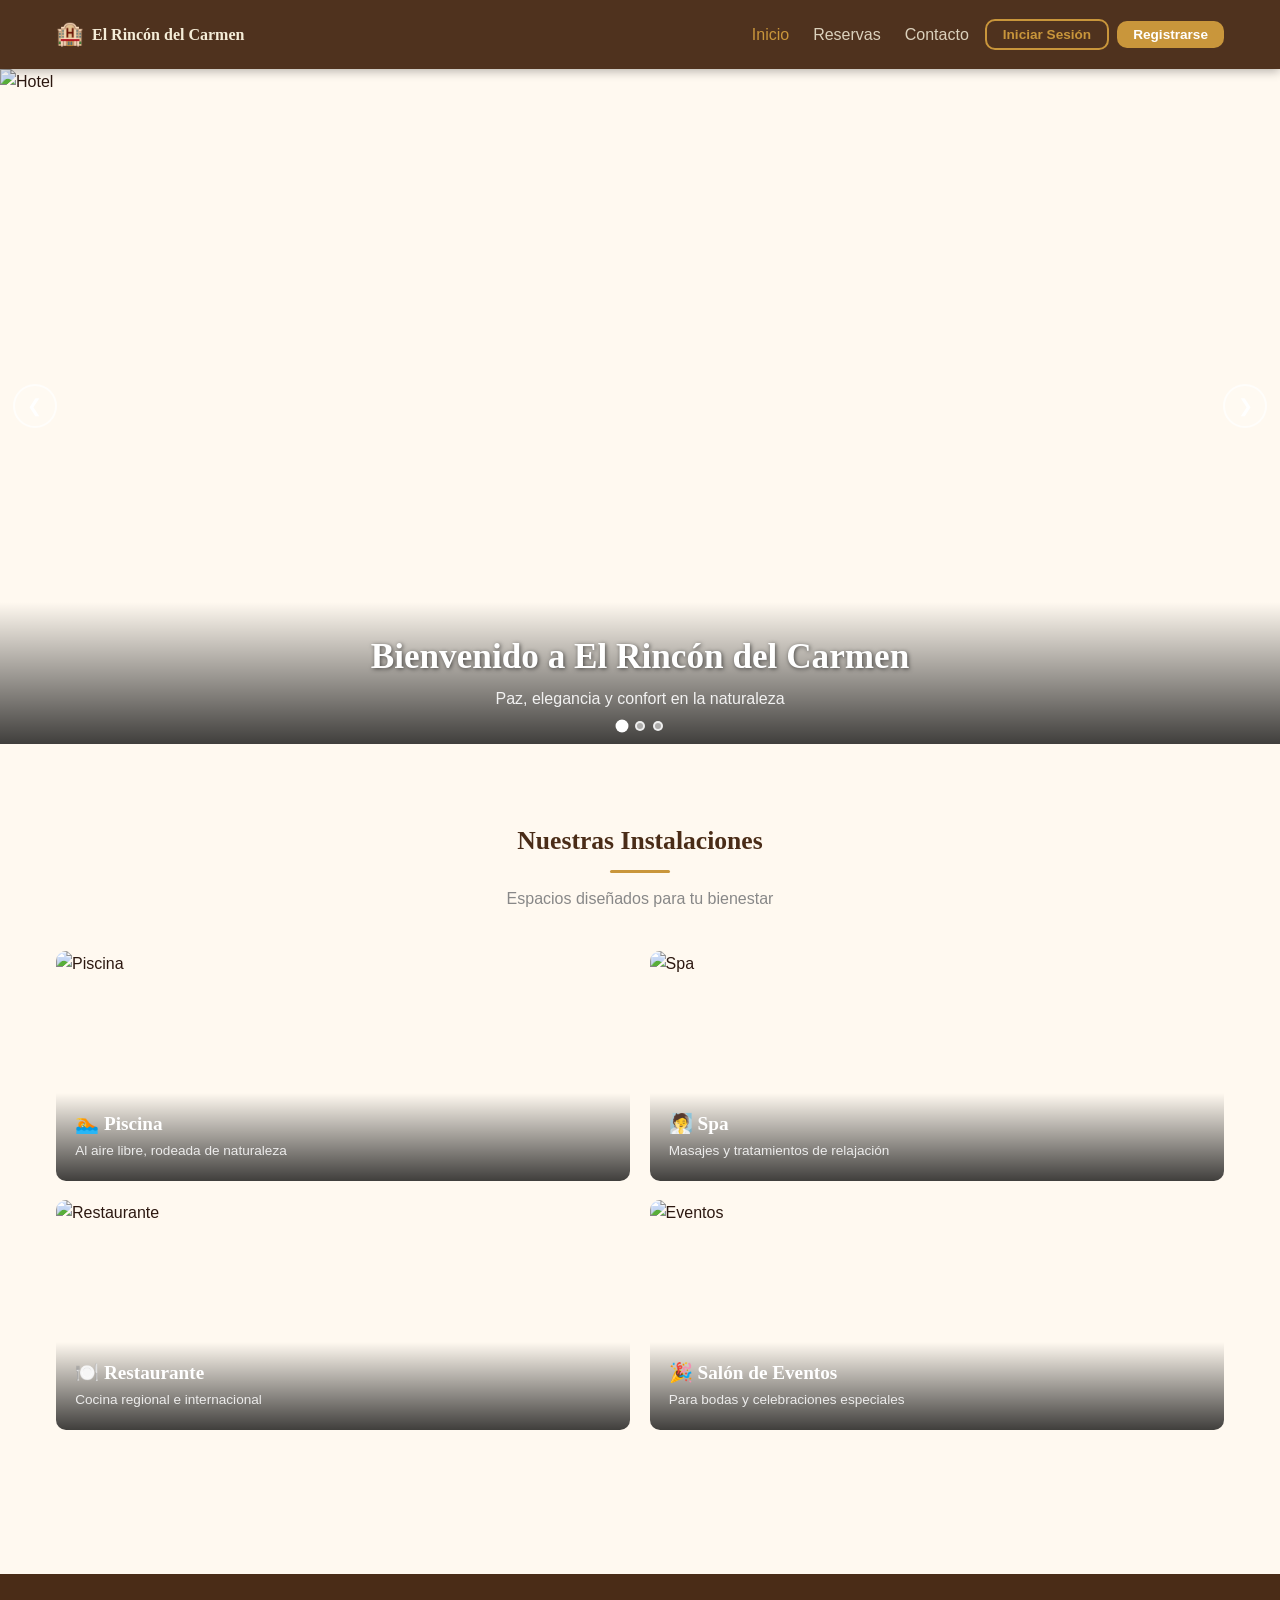
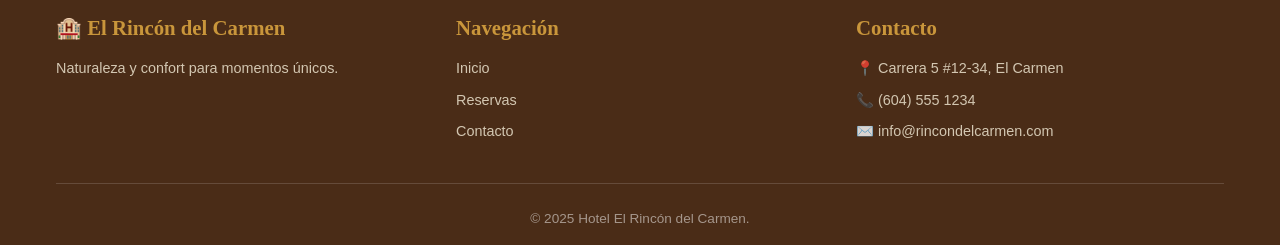
==== commit 962b8f44: "feat: :fire: arreglos finales de pagina" ====
--- a/index.html
+++ b/index.html
@@ -2,64 +2,39 @@
 <html lang="es">
 <head>
   <meta charset="UTF-8">
-  <!-- Esta meta hace que el sitio se vea bien en móviles -->
   <meta name="viewport" content="width=device-width, initial-scale=1.0">
   <title>Hotel El Rincón del Carmen</title>
   <link rel="stylesheet" href="css/estilos.css">
 </head>
 <body>
 
-  <!-- ===================================================
-       BARRA DE NAVEGACIÓN
-       Se repite en cada página del sitio.
-       La zona-auth se llena con JavaScript según si hay sesión.
-       =================================================== -->
+  <!-- BARRA DE NAVEGACIÓN -->
   <nav class="navbar">
     <div class="contenedor navbar-interior">
-
       <a href="index.html" class="navbar-logo">
         <span>🏨</span>
         <span>El Rincón del Carmen</span>
       </a>
-
-      <!-- Botón de tres líneas para móvil -->
       <button class="hamburguesa" id="hamburguesa" onclick="toggleMenu()">
-        <span></span>
-        <span></span>
-        <span></span>
+        <span></span><span></span><span></span>
       </button>
-
       <div class="navbar-menu" id="navbar-menu">
         <a href="index.html"    class="navbar-link activo">Inicio</a>
         <a href="reservas.html" class="navbar-link">Reservas</a>
         <a href="contacto.html" class="navbar-link">Contacto</a>
-        <!-- Esta zona se llena con JS: muestra login/registro o nombre del usuario -->
         <div class="zona-auth" id="zona-auth"></div>
       </div>
-
     </div>
   </nav>
 
-  <!-- ===================================================
-       CARRUSEL DE IMÁGENES
-       Los slides están escritos directamente en el HTML.
-       JavaScript solo controla cuál se muestra.
-       =================================================== -->
+  <!-- CARRUSEL -->
   <section class="carrusel">
 
     <div class="slide activo">
-      <img src="https://picsum.photos/seed/hotel-c1-rc/1400/700" alt="Bienvenida">
+      <img src="https://picsum.photos/seed/hotel-c1-rc/1400/700" alt="Hotel">
       <div class="slide-caption">
         <h2>Bienvenido a El Rincón del Carmen</h2>
-        <p>Un refugio de paz, elegancia y confort en la naturaleza</p>
-      </div>
-    </div>
-
-    <div class="slide">
-      <img src="https://picsum.photos/seed/hotel-c2-rc/1400/700" alt="Piscina" loading="lazy">
-      <div class="slide-caption">
-        <h2>Piscina y Zona Húmeda</h2>
-        <p>Disfruta de nuestras instalaciones acuáticas en un ambiente único</p>
+        <p>Paz, elegancia y confort en la naturaleza</p>
       </div>
     </div>
 
@@ -67,76 +42,36 @@
       <img src="https://picsum.photos/seed/hotel-c3-rc/1400/700" alt="Habitaciones" loading="lazy">
       <div class="slide-caption">
         <h2>Habitaciones de Lujo</h2>
-        <p>Cada habitación pensada para tu máximo confort</p>
+        <p>Cada habitación pensada para tu comodidad</p>
       </div>
     </div>
 
     <div class="slide">
       <img src="https://picsum.photos/seed/hotel-c4-rc/1400/700" alt="Spa" loading="lazy">
       <div class="slide-caption">
-        <h2>Spa y Bienestar</h2>
-        <p>Renueva cuerpo y mente con nuestros tratamientos exclusivos</p>
-      </div>
-    </div>
-
-    <div class="slide">
-      <img src="https://picsum.photos/seed/hotel-c5-rc/1400/700" alt="Restaurante" loading="lazy">
-      <div class="slide-caption">
-        <h2>Gastronomía Exquisita</h2>
-        <p>Los mejores sabores de la cocina regional e internacional</p>
-      </div>
-    </div>
-
-    <!-- Botones de navegación del carrusel -->
+        <h2>Spa y Piscina</h2>
+        <p>Relajación completa para cuerpo y mente</p>
+      </div>
+    </div>
+
     <button class="carrusel-btn carrusel-anterior" onclick="anteriorSlide()">&#10094;</button>
     <button class="carrusel-btn carrusel-siguiente" onclick="siguienteSlide()">&#10095;</button>
 
-    <!-- Puntos indicadores -->
     <div class="carrusel-puntos">
       <span class="punto-slide activo" onclick="irASlide(0)"></span>
       <span class="punto-slide"       onclick="irASlide(1)"></span>
       <span class="punto-slide"       onclick="irASlide(2)"></span>
-      <span class="punto-slide"       onclick="irASlide(3)"></span>
-      <span class="punto-slide"       onclick="irASlide(4)"></span>
     </div>
 
   </section>
 
-  <!-- ===================================================
-       ESTADÍSTICAS DEL HOTEL
-       =================================================== -->
-  <section class="estadisticas">
-    <div class="contenedor">
-      <div class="estadisticas-grid">
-        <div>
-          <div class="estadistica-numero">6</div>
-          <div class="estadistica-label">Tipos de Habitación</div>
-        </div>
-        <div>
-          <div class="estadistica-numero">15+</div>
-          <div class="estadistica-label">Años de Experiencia</div>
-        </div>
-        <div>
-          <div class="estadistica-numero">5★</div>
-          <div class="estadistica-label">Calificación</div>
-        </div>
-        <div>
-          <div class="estadistica-numero">500+</div>
-          <div class="estadistica-label">Huéspedes Felices</div>
-        </div>
-      </div>
-    </div>
-  </section>
-
-  <!-- ===================================================
-       ÁREAS DEL HOTEL
-       =================================================== -->
+  <!-- ÁREAS DEL HOTEL -->
   <section class="seccion">
     <div class="contenedor">
       <div class="seccion-titulo">
         <h2>Nuestras Instalaciones</h2>
         <div class="divider"></div>
-        <p>Espacios diseñados para tu bienestar y descanso</p>
+        <p>Espacios diseñados para tu bienestar</p>
       </div>
 
       <div class="areas-grid">
@@ -152,8 +87,8 @@
         <div class="area-card">
           <img src="https://picsum.photos/seed/area-spa-rc/600/400" alt="Spa" loading="lazy">
           <div class="area-card-info">
-            <h3>🧖 Spa & Wellness</h3>
-            <p>Relajación y rejuvenecimiento total</p>
+            <h3>🧖 Spa</h3>
+            <p>Masajes y tratamientos de relajación</p>
           </div>
         </div>
 
@@ -161,31 +96,15 @@
           <img src="https://picsum.photos/seed/area-rest-rc/600/400" alt="Restaurante" loading="lazy">
           <div class="area-card-info">
             <h3>🍽️ Restaurante</h3>
-            <p>Gastronomía regional e internacional</p>
-          </div>
-        </div>
-
-        <div class="area-card">
-          <img src="https://picsum.photos/seed/area-jard-rc/600/400" alt="Jardines" loading="lazy">
-          <div class="area-card-info">
-            <h3>🌿 Jardines</h3>
-            <p>Amplios jardines tropicales para caminar</p>
-          </div>
-        </div>
-
-        <div class="area-card">
-          <img src="https://picsum.photos/seed/area-even-rc/600/400" alt="Salón" loading="lazy">
+            <p>Cocina regional e internacional</p>
+          </div>
+        </div>
+
+        <div class="area-card">
+          <img src="https://picsum.photos/seed/area-even-rc/600/400" alt="Eventos" loading="lazy">
           <div class="area-card-info">
             <h3>🎉 Salón de Eventos</h3>
-            <p>Para bodas, reuniones y celebraciones</p>
-          </div>
-        </div>
-
-        <div class="area-card">
-          <img src="https://picsum.photos/seed/area-hume-rc/600/400" alt="Zona Húmeda" loading="lazy">
-          <div class="area-card-info">
-            <h3>💦 Zona Húmeda</h3>
-            <p>Sauna, turco y jacuzzi gemelar</p>
+            <p>Para bodas y celebraciones especiales</p>
           </div>
         </div>
 
@@ -193,66 +112,13 @@
     </div>
   </section>
 
-  <!-- ===================================================
-       GALERÍA DE SERVICIOS
-       =================================================== -->
-  <section class="seccion" style="background-color: var(--crema)">
-    <div class="contenedor">
-      <div class="seccion-titulo">
-        <h2>Una Experiencia Completa</h2>
-        <div class="divider"></div>
-        <p>Cada detalle pensado para una estadía inolvidable</p>
-      </div>
-
-      <div class="galeria-grid">
-        <div class="galeria-item grande">
-          <img src="https://picsum.photos/seed/gal-comida-rc/800/600" alt="Gastronomía" loading="lazy">
-          <span class="galeria-label">🍱 Cocina Regional</span>
-        </div>
-        <div class="galeria-item">
-          <img src="https://picsum.photos/seed/gal-spa-rc/600/400" alt="Spa" loading="lazy">
-          <span class="galeria-label">🕯️ Aromaterapia</span>
-        </div>
-        <div class="galeria-item">
-          <img src="https://picsum.photos/seed/gal-pool-rc/600/400" alt="Piscina" loading="lazy">
-          <span class="galeria-label">🌊 Zona Acuática</span>
-        </div>
-        <div class="galeria-item">
-          <img src="https://picsum.photos/seed/gal-desay-rc/600/400" alt="Desayuno" loading="lazy">
-          <span class="galeria-label">☕ Desayuno</span>
-        </div>
-        <div class="galeria-item">
-          <img src="https://picsum.photos/seed/gal-room-rc/600/400" alt="Habitación" loading="lazy">
-          <span class="galeria-label">🛏️ Confort Premium</span>
-        </div>
-      </div>
-    </div>
-  </section>
-
-  <!-- ===================================================
-       LLAMADO A LA ACCIÓN (CTA)
-       =================================================== -->
-  <section class="cta">
-    <div class="contenedor">
-      <h2>¿Listo para vivir la experiencia?</h2>
-      <p>Consulta disponibilidad y reserva tu habitación hoy mismo</p>
-      <div class="hero-botones">
-        <a href="reservas.html" class="btn btn-primario">Reservar Ahora</a>
-        <a href="contacto.html" class="btn btn-secundario"
-           style="border-color:white; color:white">Contáctanos</a>
-      </div>
-    </div>
-  </section>
-
-  <!-- ===================================================
-       FOOTER
-       =================================================== -->
+  <!-- FOOTER -->
   <footer class="footer">
     <div class="contenedor">
       <div class="footer-grid">
         <div class="footer-columna">
           <h3>🏨 El Rincón del Carmen</h3>
-          <p>Naturaleza y confort unidos para crear momentos únicos.</p>
+          <p>Naturaleza y confort para momentos únicos.</p>
         </div>
         <div class="footer-columna">
           <h3>Navegación</h3>
@@ -267,29 +133,19 @@
           <p>✉️ info@rincondelcarmen.com</p>
         </div>
       </div>
-      <p class="footer-copy">© 2025 Hotel El Rincón del Carmen. Todos los derechos reservados.</p>
+      <p class="footer-copy">© 2025 Hotel El Rincón del Carmen.</p>
     </div>
   </footer>
 
-
-  <!-- ===================================================
-       MODAL: INICIAR SESIÓN
-       Las ventanas emergentes están ocultas por defecto
-       (display:none). JavaScript las muestra cuando el
-       usuario hace clic en los botones del navbar.
-       =================================================== -->
+  <!-- MODAL: INICIAR SESIÓN -->
   <div class="modal-fondo" id="modal-login" style="display:none">
     <div class="modal">
-
       <div class="modal-cabecera">
         <h3>🔐 Iniciar Sesión</h3>
         <button class="btn-cerrar" onclick="cerrarLogin()">&times;</button>
       </div>
-
       <div class="modal-cuerpo">
-        <!-- Aquí aparecen los mensajes de error o éxito -->
         <div id="msg-login"></div>
-
         <form id="form-login">
           <div class="form-grupo">
             <label for="login-email">Email</label>
@@ -301,13 +157,9 @@
           </div>
           <button type="submit" class="btn btn-primario" style="width:100%">Iniciar Sesión</button>
         </form>
-
         <p style="text-align:center; margin-top:1rem; color:var(--gris)">
-          ¿No tienes cuenta?
-          <a href="#" onclick="abrirRegistro()">Regístrate aquí</a>
+          ¿No tienes cuenta? <a href="#" onclick="abrirRegistro()">Regístrate aquí</a>
         </p>
-
-        <!-- Datos de prueba para que el profesor o evaluador pueda entrar fácilmente -->
         <div style="margin-top:1rem; padding:0.8rem; background:var(--crema);
                     border-radius:8px; font-size:0.85rem; color:var(--gris)">
           <strong>Cuentas de prueba:</strong><br>
@@ -315,25 +167,18 @@
           Cliente: juan@test.com / test123
         </div>
       </div>
-
     </div>
   </div>
 
-
-  <!-- ===================================================
-       MODAL: REGISTRO DE NUEVO USUARIO
-       =================================================== -->
+  <!-- MODAL: REGISTRO -->
   <div class="modal-fondo" id="modal-registro" style="display:none">
     <div class="modal">
-
       <div class="modal-cabecera">
         <h3>📝 Crear Cuenta</h3>
         <button class="btn-cerrar" onclick="cerrarRegistro()">&times;</button>
       </div>
-
       <div class="modal-cuerpo">
         <div id="msg-registro"></div>
-
         <form id="form-registro">
           <div class="form-grupo">
             <label for="reg-id">Número de Identificación</label>
@@ -357,40 +202,26 @@
           </div>
           <div class="form-grupo">
             <label for="reg-contrasena">Contraseña (mínimo 6 caracteres)</label>
-            <input type="password" id="reg-contrasena" required minlength="6" placeholder="Tu contraseña">
+            <input type="password" id="reg-contrasena" required minlength="6">
           </div>
           <button type="submit" class="btn btn-primario" style="width:100%">Crear Cuenta</button>
         </form>
-
         <p style="text-align:center; margin-top:1rem; color:var(--gris)">
-          ¿Ya tienes cuenta?
-          <a href="#" onclick="abrirLogin()">Inicia sesión aquí</a>
+          ¿Ya tienes cuenta? <a href="#" onclick="abrirLogin()">Inicia sesión aquí</a>
         </p>
       </div>
-
     </div>
   </div>
 
-
-  <!-- ===================================================
-       SCRIPTS
-       El orden importa: primero los datos, luego la auth,
-       luego la lógica de la página.
-       =================================================== -->
   <script src="js/datos.js"></script>
   <script src="js/auth.js"></script>
   <script src="js/inicio.js"></script>
-
   <script>
-    // Función para abrir/cerrar el menú en móvil
     function toggleMenu() {
-      var hamburguesa = document.getElementById('hamburguesa');
-      var menu        = document.getElementById('navbar-menu');
-      hamburguesa.classList.toggle('activo');
-      menu.classList.toggle('activo');
+      document.getElementById('hamburguesa').classList.toggle('activo');
+      document.getElementById('navbar-menu').classList.toggle('activo');
     }
 
-    // Al cargar la página: inicializar datos y actualizar el navbar
     document.addEventListener('DOMContentLoaded', function() {
       inicializarAuth();
     });
--- a/css/estilos.css
+++ b/css/estilos.css
@@ -647,94 +647,12 @@
   position: absolute;
   bottom: 0; left: 0; width: 100%;
   padding: 1.2rem;
-  /* Degradado de negro transparente a negro sólido, de arriba a abajo */
   background: linear-gradient(to top, rgba(0,0,0,0.75), transparent);
   color: var(--blanco);
 }
 
 .area-card-info h3 { font-size: 1.2rem; color: var(--blanco); margin-bottom: 0.2rem; }
 .area-card-info p  { font-size: 0.85rem; opacity: 0.85; }
-
-
-/* ===== GALERÍA DE SERVICIOS ===== */
-.galeria-grid {
-  display: grid;
-  grid-template-columns: repeat(2, 1fr); /* 2 columnas */
-  gap: 0.8rem;
-}
-
-.galeria-item {
-  border-radius: var(--borde-radio);
-  overflow: hidden;
-  position: relative;
-  height: 150px;
-}
-
-.galeria-item.grande {
-  grid-column: span 2; /* Ocupa las 2 columnas */
-  height: 220px;
-}
-
-.galeria-item img {
-  width: 100%; height: 100%;
-  object-fit: cover;
-  transition: transform 0.4s ease;
-}
-
-.galeria-item:hover img { transform: scale(1.06); }
-
-.galeria-label {
-  position: absolute;
-  bottom: 0.5rem; left: 0.5rem;
-  background: rgba(0,0,0,0.6);
-  color: var(--blanco);
-  padding: 0.2rem 0.6rem;
-  border-radius: 5px;
-  font-size: 0.8rem;
-}
-
-
-/* ===== ESTADÍSTICAS ===== */
-.estadisticas {
-  background-color: var(--primario);
-  color: var(--blanco);
-  padding: 2.5rem 0;
-}
-
-.estadisticas-grid {
-  display: grid;
-  grid-template-columns: repeat(2, 1fr);
-  gap: 1.5rem;
-  text-align: center;
-}
-
-.estadistica-numero {
-  font-size: 2.5rem;
-  font-weight: bold;
-  color: var(--dorado);
-  font-family: Georgia, serif;
-}
-
-.estadistica-label { font-size: 0.9rem; opacity: 0.8; margin-top: 0.3rem; }
-
-
-/* ===== SECCIÓN CTA (Llamado a la Acción) ===== */
-.cta {
-  background: linear-gradient(135deg, var(--primario), var(--primario-claro));
-  color: var(--blanco);
-  text-align: center;
-  padding: 3rem 1rem;
-}
-
-.cta h2 { color: var(--blanco); margin-bottom: 1rem; }
-.cta p  { opacity: 0.9; margin-bottom: 1.5rem; max-width: 500px; margin-left: auto; margin-right: auto; }
-
-.hero-botones {
-  display: flex;
-  gap: 1rem;
-  justify-content: center;
-  flex-wrap: wrap;
-}
 
 
 /* ===== FOOTER ===== */
@@ -1027,15 +945,10 @@
 @media (min-width: 600px) {
   h1 { font-size: 2.5rem; }
 
-  /* De 1 columna a 2 columnas */
-  .grid-habitaciones  { grid-template-columns: repeat(2, 1fr); }
-  .footer-grid        { grid-template-columns: repeat(2, 1fr); }
-  .busqueda-grid      { grid-template-columns: repeat(2, 1fr); }
-  .areas-grid         { grid-template-columns: repeat(2, 1fr); }
-  .estadisticas-grid  { grid-template-columns: repeat(4, 1fr); }
-
-  .galeria-item       { height: 200px; }
-  .galeria-item.grande { height: 280px; }
+  .grid-habitaciones { grid-template-columns: repeat(2, 1fr); }
+  .footer-grid       { grid-template-columns: repeat(2, 1fr); }
+  .busqueda-grid     { grid-template-columns: repeat(2, 1fr); }
+  .areas-grid        { grid-template-columns: repeat(2, 1fr); }
 
   .slide img { height: 75vh; }
   .slide-caption h2 { font-size: 2.2rem; }
@@ -1046,27 +959,20 @@
   h1 { font-size: 3rem; }
   .seccion { padding: 5rem 0; }
 
-  /* De 2 columnas a 3 columnas */
   .grid-habitaciones { grid-template-columns: repeat(3, 1fr); }
   .footer-grid       { grid-template-columns: repeat(3, 1fr); }
-  .areas-grid        { grid-template-columns: repeat(3, 1fr); }
 
   /* Formulario de búsqueda en 4 columnas */
   .busqueda-grid { grid-template-columns: repeat(4, 1fr); align-items: end; }
 
-  .contacto-grid { grid-template-columns: 1fr 1fr; }
+  .contacto-grid   { grid-template-columns: 1fr 1fr; }
   .mapa-contenedor { height: 400px; }
 
-  /* Galería en 3 columnas: todas iguales */
-  .galeria-grid { grid-template-columns: repeat(3, 1fr); }
-  .galeria-item.grande { grid-column: span 1; height: 320px; }
-  .galeria-item        { height: 320px; }
-
-  /* En escritorio: mostrar el menú en horizontal */
+  /* En escritorio: menú horizontal */
   .hamburguesa { display: none; }
 
   .navbar-menu {
-    display: flex !important; /* Siempre visible en escritorio */
+    display: flex !important;
     flex-direction: row;
     width: auto;
     padding: 0;
